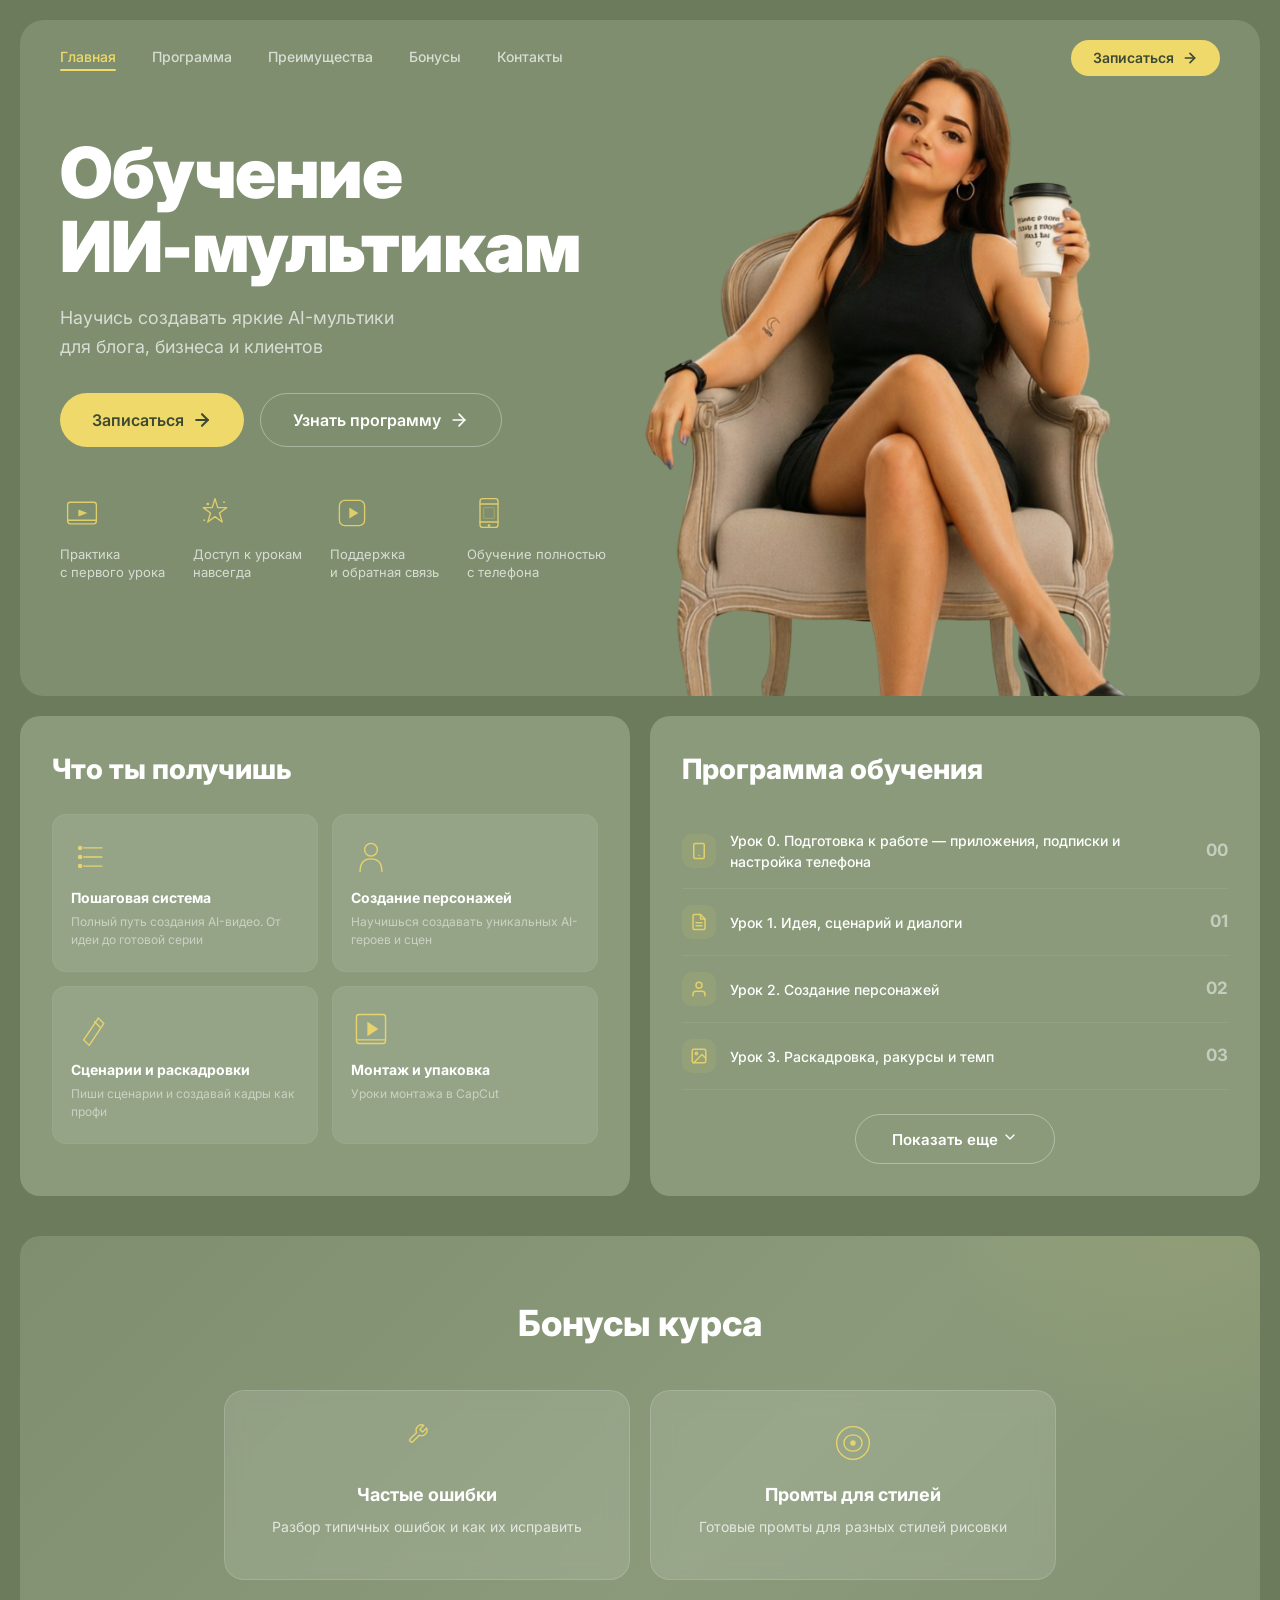
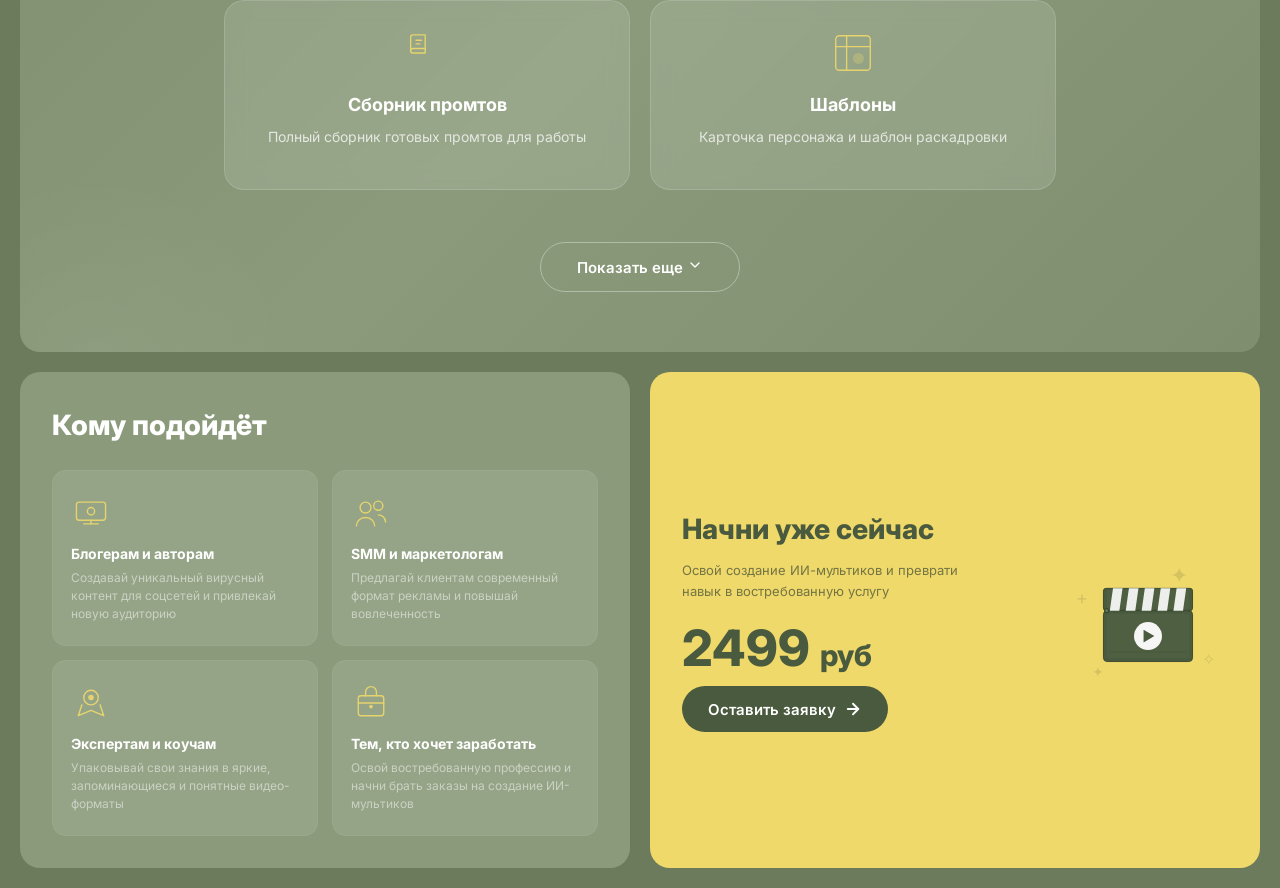
==== index.html @ 488d5265 "Интеграция Юкасса" ====
<!doctype html>
<html lang="ru">
  <head>
    <meta charset="UTF-8" />
    <meta name="viewport" content="width=device-width, initial-scale=1.0" />
    <title>Обучение ИИ-мультикам</title>
    <link rel="stylesheet" href="css/style.css" />
    <link rel="preconnect" href="https://fonts.googleapis.com" />
    <link rel="preconnect" href="https://fonts.gstatic.com" crossorigin />
    <link
      href="https://fonts.googleapis.com/css2?family=Inter:wght@400;500;600;700;800;900&display=swap"
      rel="stylesheet"
    />
    <link
      rel="icon"
      type="image/png"
      href="img/favicon.png"
      width="50"
      height="50"
    />
  </head>
  <body>
    <!-- ===== ОБЩИЙ КОНТЕЙНЕР СТРАНИЦЫ ===== -->
    <div class="page">
      <!-- ===== СЕКЦИЯ HEADER + HERO (общий wrap) ===== -->
      <!-- Header и Hero объединены в один блок с общим фоном и border-radius -->
      <section class="hero-wrap">
        <!-- ===== HEADER (навигация) ===== -->
        <!-- Меню навигации с логотипом-текстом и кнопкой записи -->
        <!-- ===== HEADER (навигация) ===== -->
        <header class="hero-wrap__header">
          <nav class="hero-wrap__nav">
            <a href="#" class="hero-wrap__nav-link hero-wrap__nav-link--active"
              >Главная</a
            >
            <a href="#program" class="hero-wrap__nav-link">Программа</a>
            <a href="#benefits" class="hero-wrap__nav-link">Преимущества</a>
            <a href="#bonuses" class="hero-wrap__nav-link">Бонусы</a>
            <a href="#contacts" class="hero-wrap__nav-link">Контакты</a>
          </nav>

          <!-- Кнопка бургер-меню (видна только на мобильных) -->
          <button
            class="burger"
            id="burgerBtn"
            aria-label="Открыть меню"
            aria-expanded="false"
          >
            <span class="burger__line"></span>
            <span class="burger__line"></span>
            <span class="burger__line"></span>
          </button>

          <a
            href="#signup"
            class="hero-wrap__header-btn btn btn--yellow btn--sm"
          >
            <span class="btn__text">Записаться</span>
            <svg
              class="btn__arrow"
              width="16"
              height="16"
              viewBox="0 0 24 24"
              fill="none"
              stroke="currentColor"
              stroke-width="2.5"
              stroke-linecap="round"
              stroke-linejoin="round"
            >
              <line x1="5" y1="12" x2="19" y2="12"></line>
              <polyline points="12 5 19 12 12 19"></polyline>
            </svg>
          </a>
        </header>

        <!-- ===== HERO (основной контент первого экрана) ===== -->
        <div class="hero-wrap__body">
          <!-- Левая часть: текст, кнопки, преимущества -->
          <div class="hero-wrap__content">
            <h1 class="hero-wrap__title">
              Обучение<br />
              <span class="hero-wrap__title-highlight">ИИ-мультикам</span>
            </h1>
            <p class="hero-wrap__subtitle">
              Научись создавать яркие AI-мультики<br />
              для блога, бизнеса и клиентов
            </p>

            <!-- Кнопки действия -->
            <div class="hero-wrap__actions">
              <a href="#signup" class="hero-wrap__action-btn btn btn--yellow">
                <span class="btn__text">Записаться</span>
                <svg
                  class="btn__arrow"
                  width="20"
                  height="20"
                  viewBox="0 0 24 24"
                  fill="none"
                  stroke="currentColor"
                  stroke-width="2.5"
                  stroke-linecap="round"
                  stroke-linejoin="round"
                >
                  <line x1="5" y1="12" x2="19" y2="12"></line>
                  <polyline points="12 5 19 12 12 19"></polyline>
                </svg>
              </a>
              <a href="#program" class="hero-wrap__action-btn btn btn--ghost">
                <span class="btn__text">Узнать программу</span>
                <svg
                  class="btn__arrow"
                  width="20"
                  height="20"
                  viewBox="0 0 24 24"
                  fill="none"
                  stroke="currentColor"
                  stroke-width="2"
                  stroke-linecap="round"
                  stroke-linejoin="round"
                >
                  <line x1="5" y1="12" x2="19" y2="12"></line>
                  <polyline points="12 5 19 12 12 19"></polyline>
                </svg>
              </a>
            </div>

            <!-- 4 преимущества с иконками -->
            <div class="hero-wrap__features">
              <div class="hero-wrap__feature">
                <div class="hero-wrap__feature-icon">
                  <svg
                    width="36"
                    height="36"
                    viewBox="0 0 40 40"
                    fill="none"
                    stroke="currentColor"
                    stroke-width="1.5"
                    stroke-linecap="round"
                    stroke-linejoin="round"
                  >
                    <rect x="4" y="8" width="32" height="24" rx="3" />
                    <polygon
                      points="16,16 26,20 16,24"
                      fill="currentColor"
                      stroke="none"
                    />
                    <line x1="4" y1="28" x2="36" y2="28" />
                  </svg>
                </div>
                <span class="hero-wrap__feature-text"
                  >Практика<br />с первого урока</span
                >
              </div>
              <div class="hero-wrap__feature">
                <div class="hero-wrap__feature-icon">
                  <svg
                    width="36"
                    height="36"
                    viewBox="0 0 40 40"
                    fill="none"
                    stroke="currentColor"
                    stroke-width="1.5"
                    stroke-linecap="round"
                    stroke-linejoin="round"
                  >
                    <path
                      d="M20 4 L23 14 L33 14 L25 20 L28 30 L20 24 L12 30 L15 20 L7 14 L17 14 Z"
                    />
                    <circle
                      cx="12"
                      cy="10"
                      r="1.5"
                      fill="currentColor"
                      stroke="none"
                    />
                    <circle
                      cx="30"
                      cy="8"
                      r="1"
                      fill="currentColor"
                      stroke="none"
                    />
                    <circle
                      cx="8"
                      cy="28"
                      r="1"
                      fill="currentColor"
                      stroke="none"
                    />
                  </svg>
                </div>
                <span class="hero-wrap__feature-text"
                  >Доступ к урокам<br />навсегда</span
                >
              </div>
              <div class="hero-wrap__feature">
                <div class="hero-wrap__feature-icon">
                  <svg
                    width="36"
                    height="36"
                    viewBox="0 0 40 40"
                    fill="none"
                    stroke="currentColor"
                    stroke-width="1.5"
                    stroke-linecap="round"
                    stroke-linejoin="round"
                  >
                    <rect x="6" y="6" width="28" height="28" rx="6" />
                    <polygon
                      points="17,14 27,20 17,26"
                      fill="currentColor"
                      stroke="none"
                    />
                  </svg>
                </div>
                <span class="hero-wrap__feature-text"
                  >Поддержка<br />и обратная связь</span
                >
              </div>
              <div class="hero-wrap__feature">
                <div class="hero-wrap__feature-icon">
                  <svg
                    width="36"
                    height="36"
                    viewBox="0 0 40 40"
                    fill="none"
                    stroke="currentColor"
                    stroke-width="1.5"
                    stroke-linecap="round"
                    stroke-linejoin="round"
                  >
                    <rect x="10" y="4" width="20" height="32" rx="3" />
                    <line x1="10" y1="10" x2="30" y2="10" />
                    <line x1="10" y1="30" x2="30" y2="30" />
                    <circle
                      cx="20"
                      cy="34"
                      r="1.5"
                      fill="currentColor"
                      stroke="none"
                    />
                    <rect
                      x="14"
                      y="14"
                      width="12"
                      height="12"
                      rx="1"
                      opacity="0.3"
                    />
                  </svg>
                </div>
                <span class="hero-wrap__feature-text"
                  >Обучение полностью<br />с телефона</span
                >
              </div>
            </div>
          </div>
        </div>
      </section>

      <!-- ===== СЕКЦИЯ: ЧТО ТЫ ПОЛУЧИШЬ + ПРОГРАММА ОБУЧЕНИЯ ===== -->
      <!-- Два блока в ряд: преимущества курса и программа по модулям -->
      <section class="info-row" id="features">
        <!-- Левый блок: что получит студент -->
        <div class="info-row__block info-row__block--benefits" id="benefits">
          <h2 class="info-row__block-title">Что ты получишь</h2>
          <div class="info-row__cards">
            <div class="info-row__card">
              <div class="info-row__card-icon">
                <svg
                  width="40"
                  height="40"
                  viewBox="0 0 44 44"
                  fill="none"
                  stroke="currentColor"
                  stroke-width="1.5"
                  stroke-linecap="round"
                >
                  <line x1="14" y1="12" x2="34" y2="12" />
                  <line x1="14" y1="22" x2="34" y2="22" />
                  <line x1="14" y1="32" x2="34" y2="32" />
                  <circle
                    cx="10"
                    cy="12"
                    r="2.5"
                    fill="currentColor"
                    stroke="none"
                  />
                  <circle
                    cx="10"
                    cy="22"
                    r="2.5"
                    fill="currentColor"
                    stroke="none"
                  />
                  <circle
                    cx="10"
                    cy="32"
                    r="2.5"
                    fill="currentColor"
                    stroke="none"
                  />
                </svg>
              </div>
              <h3 class="info-row__card-title">Пошаговая система</h3>
              <p class="info-row__card-desc">
                Полный путь создания AI-видео. От идеи до готовой серии
              </p>
            </div>
            <div class="info-row__card">
              <div class="info-row__card-icon">
                <svg
                  width="40"
                  height="40"
                  viewBox="0 0 44 44"
                  fill="none"
                  stroke="currentColor"
                  stroke-width="1.5"
                  stroke-linecap="round"
                  stroke-linejoin="round"
                >
                  <circle cx="22" cy="14" r="7" />
                  <path d="M10 38 C10 28 15 24 22 24 C29 24 34 28 34 38" />
                </svg>
              </div>
              <h3 class="info-row__card-title">Создание персонажей</h3>
              <p class="info-row__card-desc">
                Научишься создавать уникальных AI-героев и сцен
              </p>
            </div>
            <div class="info-row__card">
              <div class="info-row__card-icon">
                <svg
                  width="40"
                  height="40"
                  viewBox="0 0 44 44"
                  fill="none"
                  stroke="currentColor"
                  stroke-width="1.5"
                  stroke-linecap="round"
                  stroke-linejoin="round"
                >
                  <path d="M14 34 L30 10 L36 16 L20 40 Z" />
                  <line x1="26" y1="14" x2="32" y2="20" />
                </svg>
              </div>
              <h3 class="info-row__card-title">Сценарии и раскадровки</h3>
              <p class="info-row__card-desc">
                Пиши сценарии и создавай кадры как профи
              </p>
            </div>
            <div class="info-row__card">
              <div class="info-row__card-icon">
                <svg
                  width="40"
                  height="40"
                  viewBox="0 0 44 44"
                  fill="none"
                  stroke="currentColor"
                  stroke-width="1.5"
                  stroke-linecap="round"
                  stroke-linejoin="round"
                >
                  <rect x="6" y="6" width="32" height="32" rx="3" />
                  <polygon
                    points="18,14 30,22 18,30"
                    fill="currentColor"
                    stroke="none"
                  />
                  <line x1="6" y1="34" x2="38" y2="34" />
                </svg>
              </div>
              <h3 class="info-row__card-title">Монтаж и упаковка</h3>
              <p class="info-row__card-desc">Уроки монтажа в CapCut</p>
            </div>
          </div>
        </div>
        <!-- Правый блок: программа обучения по урокам -->
        <div class="info-row__block info-row__block--program" id="program">
          <h2 class="info-row__block-title">Программа обучения</h2>

          <div class="module-slider" data-slider="programList">
            <div class="module-slider__viewport">
              <ul class="info-row__module-list" id="programList">
                <li class="info-row__module-item">
                  <span class="info-row__module-icon">
                    <svg
                      width="18"
                      height="18"
                      viewBox="0 0 24 24"
                      fill="none"
                      stroke="currentColor"
                      stroke-width="2"
                      stroke-linecap="round"
                      stroke-linejoin="round"
                    >
                      <rect x="5" y="2" width="14" height="20" rx="2" ry="2" />
                      <line x1="12" y1="18" x2="12.01" y2="18" />
                    </svg>
                  </span>
                  <span class="info-row__module-name"
                    >Урок 0. Подготовка к работе — приложения, подписки и
                    настройка телефона</span
                  >
                  <span class="info-row__module-num">00</span>
                </li>
                <li class="info-row__module-item">
                  <span class="info-row__module-icon">
                    <svg
                      width="18"
                      height="18"
                      viewBox="0 0 24 24"
                      fill="none"
                      stroke="currentColor"
                      stroke-width="2"
                      stroke-linecap="round"
                      stroke-linejoin="round"
                    >
                      <path
                        d="M14 2H6a2 2 0 0 0-2 2v16a2 2 0 0 0 2 2h12a2 2 0 0 0 2-2V8z"
                      />
                      <polyline points="14 2 14 8 20 8" />
                      <line x1="16" y1="13" x2="8" y2="13" />
                      <line x1="16" y1="17" x2="8" y2="17" />
                    </svg>
                  </span>
                  <span class="info-row__module-name"
                    >Урок 1. Идея, сценарий и диалоги</span
                  >
                  <span class="info-row__module-num">01</span>
                </li>
                <li class="info-row__module-item">
                  <span class="info-row__module-icon">
                    <svg
                      width="18"
                      height="18"
                      viewBox="0 0 24 24"
                      fill="none"
                      stroke="currentColor"
                      stroke-width="2"
                      stroke-linecap="round"
                      stroke-linejoin="round"
                    >
                      <path d="M20 21v-2a4 4 0 0 0-4-4H8a4 4 0 0 0-4 4v2" />
                      <circle cx="12" cy="7" r="4" />
                    </svg>
                  </span>
                  <span class="info-row__module-name"
                    >Урок 2. Создание персонажей</span
                  >
                  <span class="info-row__module-num">02</span>
                </li>
                <li class="info-row__module-item">
                  <span class="info-row__module-icon">
                    <svg
                      width="18"
                      height="18"
                      viewBox="0 0 24 24"
                      fill="none"
                      stroke="currentColor"
                      stroke-width="2"
                      stroke-linecap="round"
                      stroke-linejoin="round"
                    >
                      <rect x="3" y="3" width="18" height="18" rx="2" ry="2" />
                      <circle cx="8.5" cy="8.5" r="1.5" />
                      <polyline points="21 15 16 10 5 21" />
                    </svg>
                  </span>
                  <span class="info-row__module-name"
                    >Урок 3. Раскадровка, ракурсы и темп</span
                  >
                  <span class="info-row__module-num">03</span>
                </li>
                <li class="info-row__module-item">
                  <span class="info-row__module-icon">
                    <svg
                      width="18"
                      height="18"
                      viewBox="0 0 24 24"
                      fill="none"
                      stroke="currentColor"
                      stroke-width="2"
                      stroke-linecap="round"
                      stroke-linejoin="round"
                    >
                      <path
                        d="M12 2a10 10 0 1 0 10 10 4 4 0 0 1-5-5 4 4 0 0 1-5-5"
                      />
                    </svg>
                  </span>
                  <span class="info-row__module-name"
                    >Урок 4. Как писать сильные промты</span
                  >
                  <span class="info-row__module-num">04</span>
                </li>
                <li class="info-row__module-item">
                  <span class="info-row__module-icon">
                    <svg
                      width="18"
                      height="18"
                      viewBox="0 0 24 24"
                      fill="none"
                      stroke="currentColor"
                      stroke-width="2"
                      stroke-linecap="round"
                      stroke-linejoin="round"
                    >
                      <path
                        d="M21 15a2 2 0 0 1-2 2H7l-4 4V5a2 2 0 0 1 2-2h14a2 2 0 0 1 2 2z"
                      />
                    </svg>
                  </span>
                  <span class="info-row__module-name"
                    >Урок 5. Создание сцен в ChatGPT</span
                  >
                  <span class="info-row__module-num">05</span>
                </li>
                <li class="info-row__module-item">
                  <span class="info-row__module-icon">
                    <svg
                      width="18"
                      height="18"
                      viewBox="0 0 24 24"
                      fill="none"
                      stroke="currentColor"
                      stroke-width="2"
                      stroke-linecap="round"
                      stroke-linejoin="round"
                    >
                      <polygon points="23 7 16 12 23 17 23 7" />
                      <rect x="1" y="5" width="15" height="14" rx="2" ry="2" />
                    </svg>
                  </span>
                  <span class="info-row__module-name"
                    >Урок 6. Анимация и озвучка в Grok</span
                  >
                  <span class="info-row__module-num">06</span>
                </li>
                <li class="info-row__module-item">
                  <span class="info-row__module-icon">
                    <svg
                      width="18"
                      height="18"
                      viewBox="0 0 24 24"
                      fill="none"
                      stroke="currentColor"
                      stroke-width="2"
                      stroke-linecap="round"
                      stroke-linejoin="round"
                    >
                      <circle cx="6" cy="6" r="3" />
                      <circle cx="6" cy="18" r="3" />
                      <line x1="20" y1="4" x2="8.12" y2="15.88" />
                      <line x1="14.47" y1="14.48" x2="20" y2="20" />
                      <line x1="8.12" y1="8.12" x2="12" y2="12" />
                    </svg>
                  </span>
                  <span class="info-row__module-name"
                    >Урок 7. Склейка мультфильма в CapCut</span
                  >
                  <span class="info-row__module-num">07</span>
                </li>
              </ul>
            </div>
          </div>

          <button
            class="module-slider__btn btn btn--ghost"
            data-slider-btn="programList"
          >
            <span class="btn__text">Показать еще</span>
            <svg
              class="btn__arrow"
              width="16"
              height="16"
              viewBox="0 0 24 24"
              fill="none"
              stroke="currentColor"
              stroke-width="2"
              stroke-linecap="round"
              stroke-linejoin="round"
            >
              <polyline points="6 9 12 15 18 9" />
            </svg>
          </button>
        </div>
      </section>
      <!-- ===== СЕКЦИЯ: БОНУСЫ ===== -->
      <section class="bonuses-section" id="bonuses">
        <div class="bonuses-section__container">
          <h2 class="bonuses-section__title">Бонусы курса</h2>

          <div class="bonuses-slider" data-bonuses-slider="bonusList">
            <div class="bonuses-slider__viewport">
              <div class="bonuses-slider__track" id="bonusList">
                <!-- Карточка 1 -->
                <div class="bonus-card">
                  <div class="bonus-card__icon">
                    <svg
                      width="40"
                      height="40"
                      viewBox="0 0 44 44"
                      fill="none"
                      stroke="currentColor"
                      stroke-width="1.5"
                      stroke-linecap="round"
                      stroke-linejoin="round"
                    >
                      <path
                        d="M14.7 6.3a1 1 0 0 0 0 1.4l1.6 1.6a1 1 0 0 0 1.4 0l3.77-3.77a6 6 0 0 1-7.94 7.94l-6.91 6.91a2.12 2.12 0 0 1-3-3l6.91-6.91a6 6 0 0 1 7.94-7.94l-3.76 3.76z"
                      />
                    </svg>
                  </div>
                  <h3 class="bonus-card__title">Частые ошибки</h3>
                  <p class="bonus-card__desc">
                    Разбор типичных ошибок и как их исправить
                  </p>
                </div>
                <!-- Карточка 2 -->
                <div class="bonus-card">
                  <div class="bonus-card__icon">
                    <svg
                      width="40"
                      height="40"
                      viewBox="0 0 44 44"
                      fill="none"
                      stroke="currentColor"
                      stroke-width="1.5"
                      stroke-linecap="round"
                      stroke-linejoin="round"
                    >
                      <circle cx="22" cy="22" r="18" />
                      <path
                        d="M12 22c0-5 4-9 10-9s10 4 10 9-4 9-10 9-10-4-10-9"
                      />
                      <circle
                        cx="22"
                        cy="22"
                        r="3"
                        fill="currentColor"
                        stroke="none"
                      />
                    </svg>
                  </div>
                  <h3 class="bonus-card__title">Промты для стилей</h3>
                  <p class="bonus-card__desc">
                    Готовые промты для разных стилей рисовки
                  </p>
                </div>
                <!-- Карточка 3 -->
                <div class="bonus-card">
                  <div class="bonus-card__icon">
                    <svg
                      width="40"
                      height="40"
                      viewBox="0 0 44 44"
                      fill="none"
                      stroke="currentColor"
                      stroke-width="1.5"
                      stroke-linecap="round"
                      stroke-linejoin="round"
                    >
                      <path d="M4 19.5A2.5 2.5 0 0 1 6.5 17H20" />
                      <path
                        d="M6.5 2H20v20H6.5A2.5 2.5 0 0 1 4 19.5v-15A2.5 2.5 0 0 1 6.5 2z"
                      />
                      <line x1="10" y1="8" x2="16" y2="8" />
                      <line x1="10" y1="12" x2="14" y2="12" />
                    </svg>
                  </div>
                  <h3 class="bonus-card__title">Сборник промтов</h3>
                  <p class="bonus-card__desc">
                    Полный сборник готовых промтов для работы
                  </p>
                </div>
                <!-- Карточка 4 -->
                <div class="bonus-card">
                  <div class="bonus-card__icon">
                    <svg
                      width="40"
                      height="40"
                      viewBox="0 0 44 44"
                      fill="none"
                      stroke="currentColor"
                      stroke-width="1.5"
                      stroke-linecap="round"
                      stroke-linejoin="round"
                    >
                      <rect x="3" y="3" width="38" height="38" rx="4" />
                      <line x1="3" y1="15" x2="41" y2="15" />
                      <line x1="15" y1="3" x2="15" y2="41" />
                      <circle
                        cx="28"
                        cy="28"
                        r="6"
                        fill="currentColor"
                        stroke="none"
                        opacity="0.3"
                      />
                    </svg>
                  </div>
                  <h3 class="bonus-card__title">Шаблоны</h3>
                  <p class="bonus-card__desc">
                    Карточка персонажа и шаблон раскадровки
                  </p>
                </div>
                <!-- Карточка 5 (скрыта) -->
                <div class="bonus-card">
                  <div class="bonus-card__icon">
                    <svg
                      width="40"
                      height="40"
                      viewBox="0 0 44 44"
                      fill="none"
                      stroke="currentColor"
                      stroke-width="1.5"
                      stroke-linecap="round"
                      stroke-linejoin="round"
                    >
                      <path d="M22 11.08V12a10 10 0 1 1-5.93-9.14" />
                      <polyline points="22 4 12 14.01 9 11.01" />
                      <line x1="12" y1="20" x2="22" y2="30" />
                      <line x1="22" y1="20" x2="12" y2="30" />
                    </svg>
                  </div>
                  <h3 class="bonus-card__title">Чек-лист</h3>
                  <p class="bonus-card__desc">Чек-лист готового мультфильма</p>
                </div>
                <!-- Карточка 6 (скрыта) -->
                <div class="bonus-card">
                  <div class="bonus-card__icon">
                    <svg
                      width="40"
                      height="40"
                      viewBox="0 0 44 44"
                      fill="none"
                      stroke="currentColor"
                      stroke-width="1.5"
                      stroke-linecap="round"
                      stroke-linejoin="round"
                    >
                      <path d="M12 22s8-4 8-10V5l-8-3-8 3v7c0 6 8 10 8 10z" />
                      <circle
                        cx="12"
                        cy="12"
                        r="3"
                        fill="currentColor"
                        stroke="none"
                      />
                    </svg>
                  </div>
                  <h3 class="bonus-card__title">Безопасность</h3>
                  <p class="bonus-card__desc">
                    Безопасное использование фото, музыки и образов
                  </p>
                </div>
                <!-- Карточка 7 (скрыта) -->
                <div class="bonus-card">
                  <div class="bonus-card__icon">
                    <svg
                      width="40"
                      height="40"
                      viewBox="0 0 44 44"
                      fill="none"
                      stroke="currentColor"
                      stroke-width="1.5"
                      stroke-linecap="round"
                      stroke-linejoin="round"
                    >
                      <path d="M17 21v-2a4 4 0 0 0-4-4H5a4 4 0 0 0-4 4v2" />
                      <circle cx="9" cy="7" r="4" />
                      <path d="M23 21v-2a4 4 0 0 0-3-3.87" />
                      <path d="M16 3.13a4 4 0 0 1 0 7.75" />
                    </svg>
                  </div>
                  <h3 class="bonus-card__title">Общий чат</h3>
                  <p class="bonus-card__desc">
                    Общение, поддержка и обмен результатами
                  </p>
                </div>
              </div>
            </div>
          </div>

          <button
            class="bonuses-slider__btn btn btn--ghost"
            data-bonuses-btn="bonusList"
          >
            <span class="btn__text">Показать еще</span>
            <svg
              class="btn__arrow"
              width="16"
              height="16"
              viewBox="0 0 24 24"
              fill="none"
              stroke="currentColor"
              stroke-width="2"
              stroke-linecap="round"
              stroke-linejoin="round"
            >
              <polyline points="6 9 12 15 18 9" />
            </svg>
          </button>
        </div>
      </section>

      <!-- ===== СЕКЦИЯ: КОМУ ПОДОЙДЁТ + CTA ===== -->
      <section class="bottom-row" id="contacts">
        <!-- Левый блок: Целевая аудитория (теперь в виде карточек, как "Что ты получишь") -->
        <div class="info-row__block info-row__block--audience" id="audience">
          <h2 class="info-row__block-title">Кому подойдёт</h2>
          <div class="info-row__cards">
            <!-- Карточка 1: Блогерам -->
            <div class="info-row__card">
              <div class="info-row__card-icon">
                <svg
                  width="40"
                  height="40"
                  viewBox="0 0 44 44"
                  fill="none"
                  stroke="currentColor"
                  stroke-width="1.5"
                  stroke-linecap="round"
                  stroke-linejoin="round"
                >
                  <rect x="6" y="10" width="32" height="20" rx="3" />
                  <path d="M14 34h16" />
                  <path d="M22 30v4" />
                  <circle cx="22" cy="20" r="4" />
                </svg>
              </div>
              <h3 class="info-row__card-title">Блогерам и авторам</h3>
              <p class="info-row__card-desc">
                Создавай уникальный вирусный контент для соцсетей и привлекай
                новую аудиторию
              </p>
            </div>

            <!-- Карточка 2: SMM и маркетологам -->
            <div class="info-row__card">
              <div class="info-row__card-icon">
                <svg
                  width="40"
                  height="40"
                  viewBox="0 0 44 44"
                  fill="none"
                  stroke="currentColor"
                  stroke-width="1.5"
                  stroke-linecap="round"
                  stroke-linejoin="round"
                >
                  <circle cx="16" cy="16" r="6" />
                  <path d="M6 36c0-5 4-9 10-9s10 4 10 9" />
                  <circle cx="30" cy="14" r="5" />
                  <path d="M30 24c4 0 8 3 8 8" />
                </svg>
              </div>
              <h3 class="info-row__card-title">SMM и маркетологам</h3>
              <p class="info-row__card-desc">
                Предлагай клиентам современный формат рекламы и повышай
                вовлеченность
              </p>
            </div>

            <!-- Карточка 3: Экспертам и коучам -->
            <div class="info-row__card">
              <div class="info-row__card-icon">
                <svg
                  width="40"
                  height="40"
                  viewBox="0 0 44 44"
                  fill="none"
                  stroke="currentColor"
                  stroke-width="1.5"
                  stroke-linecap="round"
                  stroke-linejoin="round"
                >
                  <circle cx="22" cy="16" r="8" />
                  <path d="M12 24 L8 36 L22 30 L36 36 L32 24" />
                  <circle
                    cx="22"
                    cy="16"
                    r="3"
                    fill="currentColor"
                    stroke="none"
                  />
                </svg>
              </div>
              <h3 class="info-row__card-title">Экспертам и коучам</h3>
              <p class="info-row__card-desc">
                Упаковывай свои знания в яркие, запоминающиеся и понятные
                видео-форматы
              </p>
            </div>

            <!-- Карточка 4: Тем, кто хочет заработать -->
            <div class="info-row__card">
              <div class="info-row__card-icon">
                <svg
                  width="40"
                  height="40"
                  viewBox="0 0 44 44"
                  fill="none"
                  stroke="currentColor"
                  stroke-width="1.5"
                  stroke-linecap="round"
                  stroke-linejoin="round"
                >
                  <rect x="8" y="14" width="28" height="22" rx="3" />
                  <path d="M16 14V10a6 6 0 0 1 12 0v4" />
                  <line x1="8" y1="22" x2="36" y2="22" />
                  <circle
                    cx="22"
                    cy="26"
                    r="2"
                    fill="currentColor"
                    stroke="none"
                  />
                </svg>
              </div>
              <h3 class="info-row__card-title">Тем, кто хочет заработать</h3>
              <p class="info-row__card-desc">
                Освой востребованную профессию и начни брать заказы на создание
                ИИ-мультиков
              </p>
            </div>
          </div>
        </div>

        <!-- Правый блок: призыв к действию (CTA) -->
        <div class="bottom-row__block bottom-row__block--cta" id="signup">
          <div class="bottom-row__cta-content">
            <h2 class="bottom-row__cta-title">Начни уже сейчас</h2>
            <p class="bottom-row__cta-text">
              Освой создание ИИ-мультиков и преврати навык в востребованную
              услугу
            </p>
            <span class="bottom-row__cta-price">2499 <strong>руб</strong></span>
            <a
              href="https://t.me/antonovaai_multiki_bot"
              target="_blank"
              class="bottom-row__cta-btn btn btn--dark"
            >
              <span class="btn__text">Оставить заявку</span>
              <svg
                class="btn__arrow"
                width="18"
                height="18"
                viewBox="0 0 24 24"
                fill="none"
                stroke="currentColor"
                stroke-width="2.5"
                stroke-linecap="round"
                stroke-linejoin="round"
              >
                <line x1="5" y1="12" x2="19" y2="12"></line>
                <polyline points="12 5 19 12 12 19"></polyline>
              </svg>
            </a>
          </div>
          <div class="bottom-row__cta-visual">
            <!-- Декоративные звёздочки -->
            <span class="bottom-row__cta-deco bottom-row__cta-deco--s1">✦</span>
            <span class="bottom-row__cta-deco bottom-row__cta-deco--s2">✧</span>
            <span class="bottom-row__cta-deco bottom-row__cta-deco--s3">+</span>
            <span class="bottom-row__cta-deco bottom-row__cta-deco--s4">✦</span>
            <!-- Иконка хлопушки -->
            <div class="bottom-row__clapper">
              <svg
                class="clapper-svg"
                width="160"
                height="140"
                viewBox="-30 -50 220 220"
                fill="none"
                xmlns="http://www.w3.org/2000/svg"
                overflow="visible"
              >
                <!-- Основание хлопушки (нижняя часть) -->
                <g class="clapper-base">
                  <rect
                    x="10"
                    y="50"
                    width="140"
                    height="80"
                    rx="6"
                    fill="#4A5A3E"
                    stroke="#3A4A2E"
                    stroke-width="1.5"
                  />
                  <rect
                    x="15"
                    y="55"
                    width="130"
                    height="70"
                    rx="4"
                    fill="#5A6A4E"
                    opacity="0.3"
                  />

                  <!-- Круг с треугольником -->
                  <circle cx="80" cy="90" r="22" fill="white" opacity="0.95" />
                  <polygon points="73,80 90,90 73,100" fill="#4A5A3E" />

                  <!-- Декоративная линия -->
                  <line
                    x1="20"
                    y1="115"
                    x2="140"
                    y2="115"
                    stroke="#3A4A2E"
                    stroke-width="1"
                    opacity="0.5"
                  />
                </g>

                <!-- Крышка хлопушки (анимируется) -->
                <g class="clapper-lid">
                  <rect
                    x="10"
                    y="15"
                    width="140"
                    height="35"
                    rx="4"
                    fill="#4A5A3E"
                    stroke="#3A4A2E"
                    stroke-width="1.5"
                  />
                  <rect
                    x="15"
                    y="18"
                    width="130"
                    height="29"
                    rx="3"
                    fill="#5A6A4E"
                    opacity="0.3"
                  />

                  <!-- Полоски на крышке -->
                  <g class="clapper-stripes">
                    <polygon
                      points="25,15 40,15 35,50 20,50"
                      fill="white"
                      opacity="0.9"
                    />
                    <polygon
                      points="50,15 65,15 60,50 45,50"
                      fill="white"
                      opacity="0.9"
                    />
                    <polygon
                      points="75,15 90,15 85,50 70,50"
                      fill="white"
                      opacity="0.9"
                    />
                    <polygon
                      points="100,15 115,15 110,50 95,50"
                      fill="white"
                      opacity="0.9"
                    />
                    <polygon
                      points="125,15 140,15 135,50 120,50"
                      fill="white"
                      opacity="0.9"
                    />
                  </g>

                  <!-- Шарнир -->
                  <circle cx="15" cy="50" r="4" fill="#3A4A2E" />
                  <circle cx="15" cy="50" r="2" fill="#6A7A5E" />
                </g>
              </svg>
            </div>
          </div>
        </div>
      </section>
    </div>

    <script type="module" src="js/main.js"></script>
  </body>
</html>
---- css/style.css ----
@import "reset.css";
@import "variables.css";
@import "buttons.css";
@import "burger.css";
@import "hero.css";
@import "info-row.css";
@import "bottom-row.css";
@import "modal.css";
@import "bonuses.css"; /* <-- Добавлено */
@import "responsive.css";
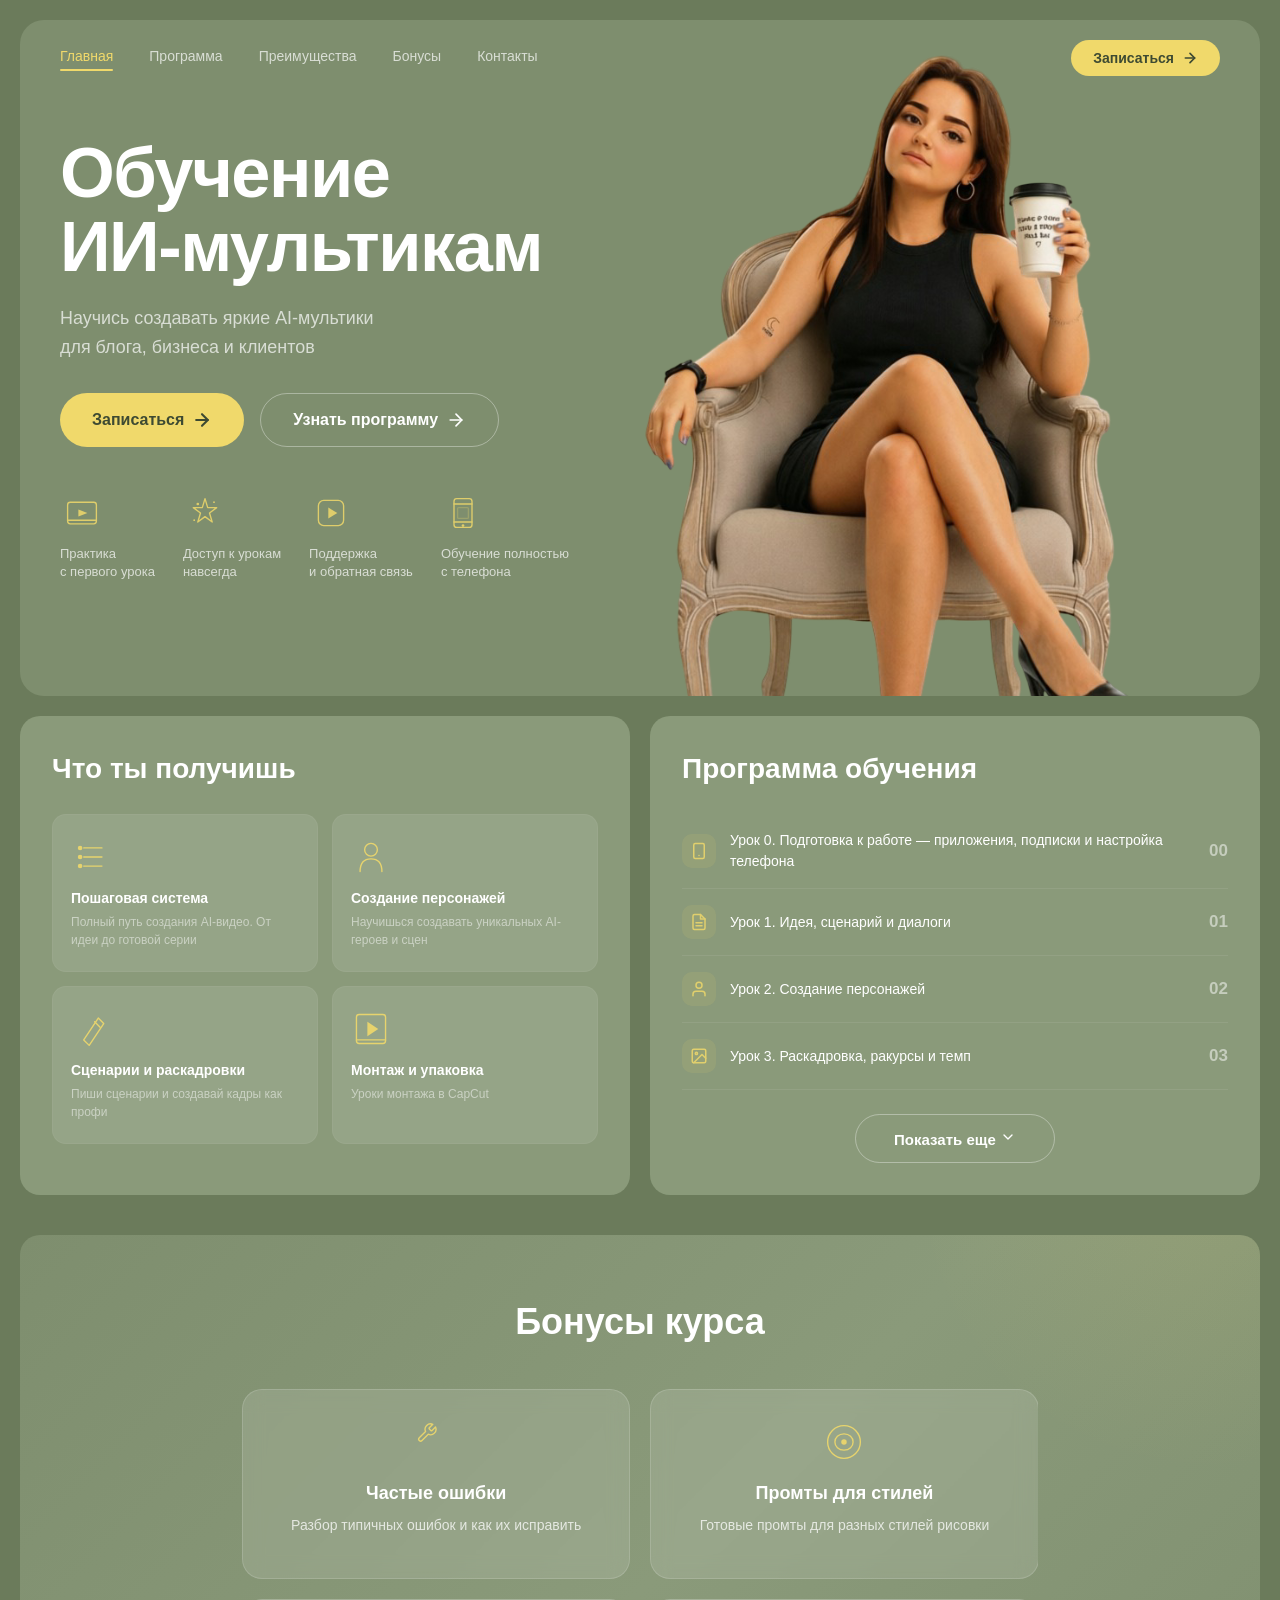
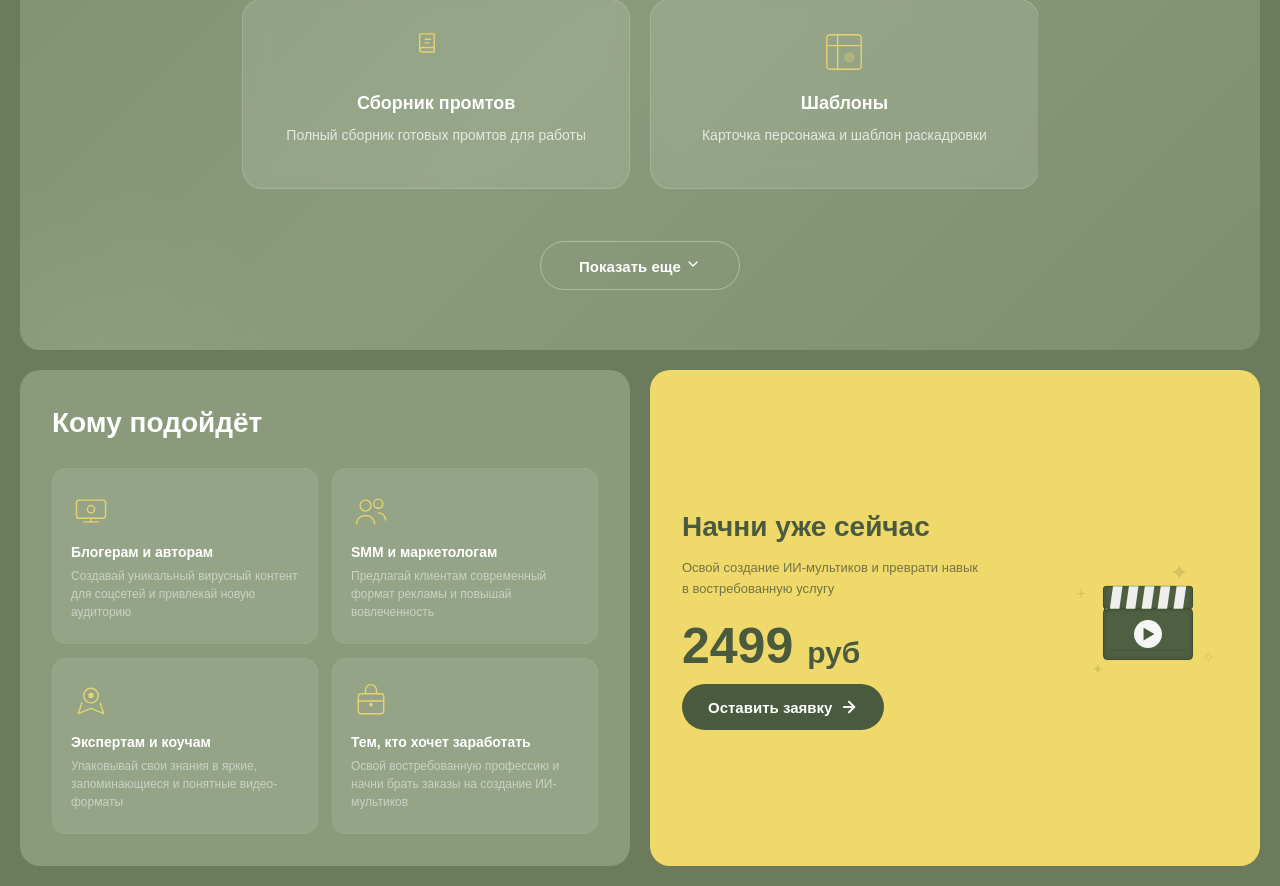
==== commit 07d6ec35: "Добавил SEO: мета-теги, Open Graph, robots.txt и sitemap.xml" ====
--- a/index.html
+++ b/index.html
@@ -1,24 +1,64 @@
 <!doctype html>
 <html lang="ru">
   <head>
+    <!-- Базовые мета-теги -->
     <meta charset="UTF-8" />
     <meta name="viewport" content="width=device-width, initial-scale=1.0" />
-    <title>Обучение ИИ-мультикам</title>
+
+    <!-- SEO мета-теги -->
+    <title>Курс "Обучение ИИ-мультикам" | Создавай мультики с помощью AI</title>
+    <meta
+      name="description"
+      content="Научись создавать яркие AI-мультики для блога, бизнеса и клиентов. 7 уроков + бонусы. Онлайн-курс с поддержкой в Telegram."
+    />
+    <meta
+      name="keywords"
+      content="ИИ мультики, AI мультипликация, курс создания мультиков, ChatGPT мультики, Grok мультики, CapCut анимация, AI видео"
+    />
+    <meta name="author" content="Виктория Антонова" />
+
+    <!-- Open Graph (для соцсетей) -->
+    <meta property="og:type" content="website" />
+    <meta property="og:title" content="Курс 'Обучение ИИ-мультикам'" />
+    <meta
+      property="og:description"
+      content="Научись создавать яркие AI-мультики для блога, бизнеса и клиентов. 7 уроков + бонусы."
+    />
+    <meta
+      property="og:image"
+      content="https://frolicking-licorice-b661ff.netlify.app/img/ava.png"
+    />
+    <meta
+      property="og:url"
+      content="https://frolicking-licorice-b661ff.netlify.app"
+    />
+    <meta property="og:site_name" content="Обучение ИИ-мультикам" />
+    <meta property="og:locale" content="ru_RU" />
+
+    <!-- Twitter Card -->
+    <meta name="twitter:card" content="summary_large_image" />
+    <meta name="twitter:title" content="Курс 'Обучение ИИ-мультикам'" />
+    <meta
+      name="twitter:description"
+      content="Научись создавать яркие AI-мультики с помощью AI"
+    />
+    <meta
+      name="twitter:image"
+      content="https://frolicking-licorice-b661ff.netlify.app/img/ava.png"
+    />
+
+    <!-- Favicon -->
+    <link rel="icon" type="image/png" href="img/favicon.png" />
+    <link rel="apple-touch-icon" href="img/favicon.png" />
+
+    <!-- Стили -->
     <link rel="stylesheet" href="css/style.css" />
+
+    <!-- Предзагрузка шрифтов (если есть) -->
     <link rel="preconnect" href="https://fonts.googleapis.com" />
     <link rel="preconnect" href="https://fonts.gstatic.com" crossorigin />
-    <link
-      href="https://fonts.googleapis.com/css2?family=Inter:wght@400;500;600;700;800;900&display=swap"
-      rel="stylesheet"
-    />
-    <link
-      rel="icon"
-      type="image/png"
-      href="img/favicon.png"
-      width="50"
-      height="50"
-    />
   </head>
+
   <body>
     <!-- ===== ОБЩИЙ КОНТЕЙНЕР СТРАНИЦЫ ===== -->
     <div class="page">
@@ -36,7 +76,13 @@
             <a href="#program" class="hero-wrap__nav-link">Программа</a>
             <a href="#benefits" class="hero-wrap__nav-link">Преимущества</a>
             <a href="#bonuses" class="hero-wrap__nav-link">Бонусы</a>
-            <a href="#contacts" class="hero-wrap__nav-link">Контакты</a>
+            <a
+              href="https://t.me/VikusikKas"
+              target="_blank"
+              rel="noopener noreferrer"
+              class="hero-wrap__nav-link"
+              >Контакты</a
+            >
           </nav>
 
           <!-- Кнопка бургер-меню (видна только на мобильных) -->
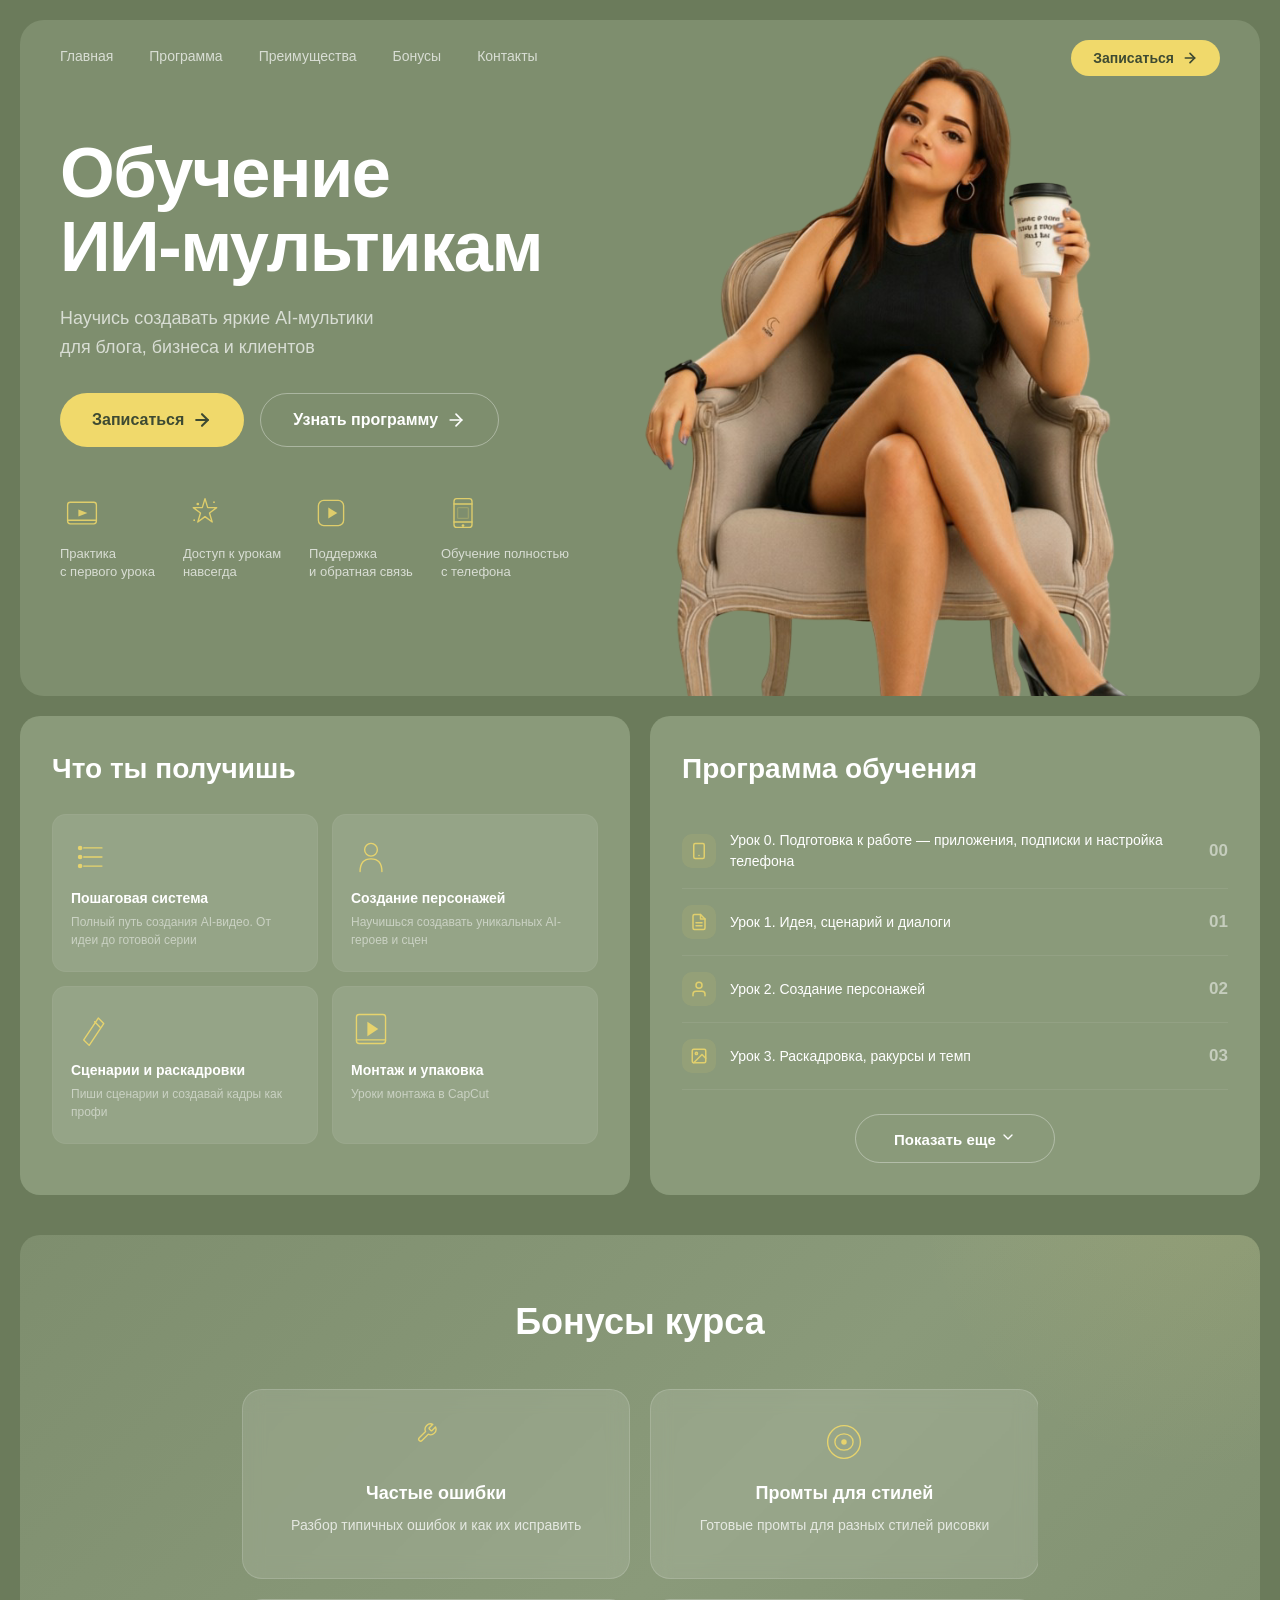
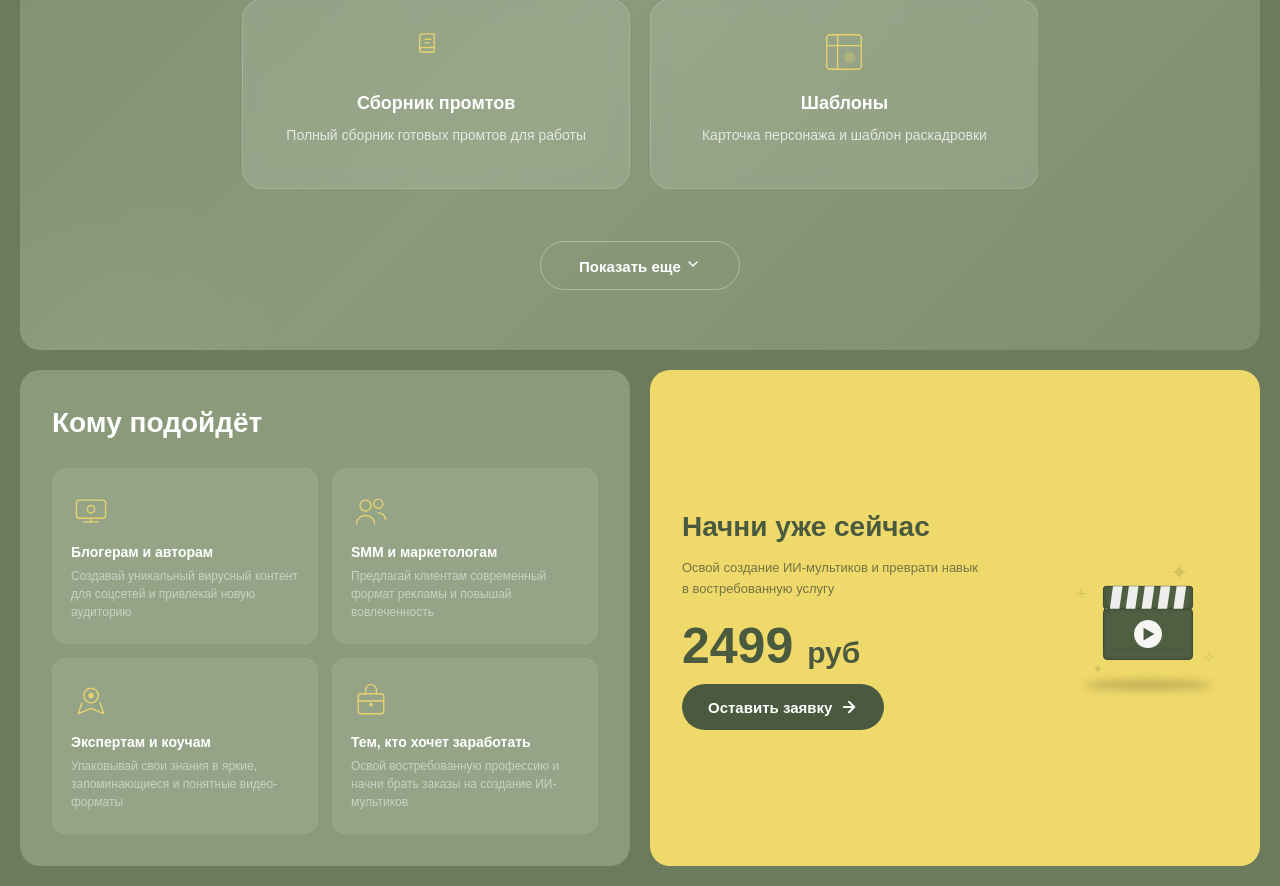
==== commit 524346f0: "feat: ссылки сайта переведены на antonovaai.ru" ====
--- a/index.html
+++ b/index.html
@@ -24,14 +24,8 @@
       property="og:description"
       content="Научись создавать яркие AI-мультики для блога, бизнеса и клиентов. 7 уроков + бонусы."
     />
-    <meta
-      property="og:image"
-      content="https://frolicking-licorice-b661ff.netlify.app/img/ava.png"
-    />
-    <meta
-      property="og:url"
-      content="https://frolicking-licorice-b661ff.netlify.app"
-    />
+    <meta property="og:image" content="https://antonovaai.ru/img/ava.png" />
+    <meta property="og:url" content="https://antonovaai.ru" />
     <meta property="og:site_name" content="Обучение ИИ-мультикам" />
     <meta property="og:locale" content="ru_RU" />
 
@@ -42,10 +36,7 @@
       name="twitter:description"
       content="Научись создавать яркие AI-мультики с помощью AI"
     />
-    <meta
-      name="twitter:image"
-      content="https://frolicking-licorice-b661ff.netlify.app/img/ava.png"
-    />
+    <meta name="twitter:image" content="https://antonovaai.ru/img/ava.png" />
 
     <!-- Favicon -->
     <link rel="icon" type="image/png" href="img/favicon.png" />
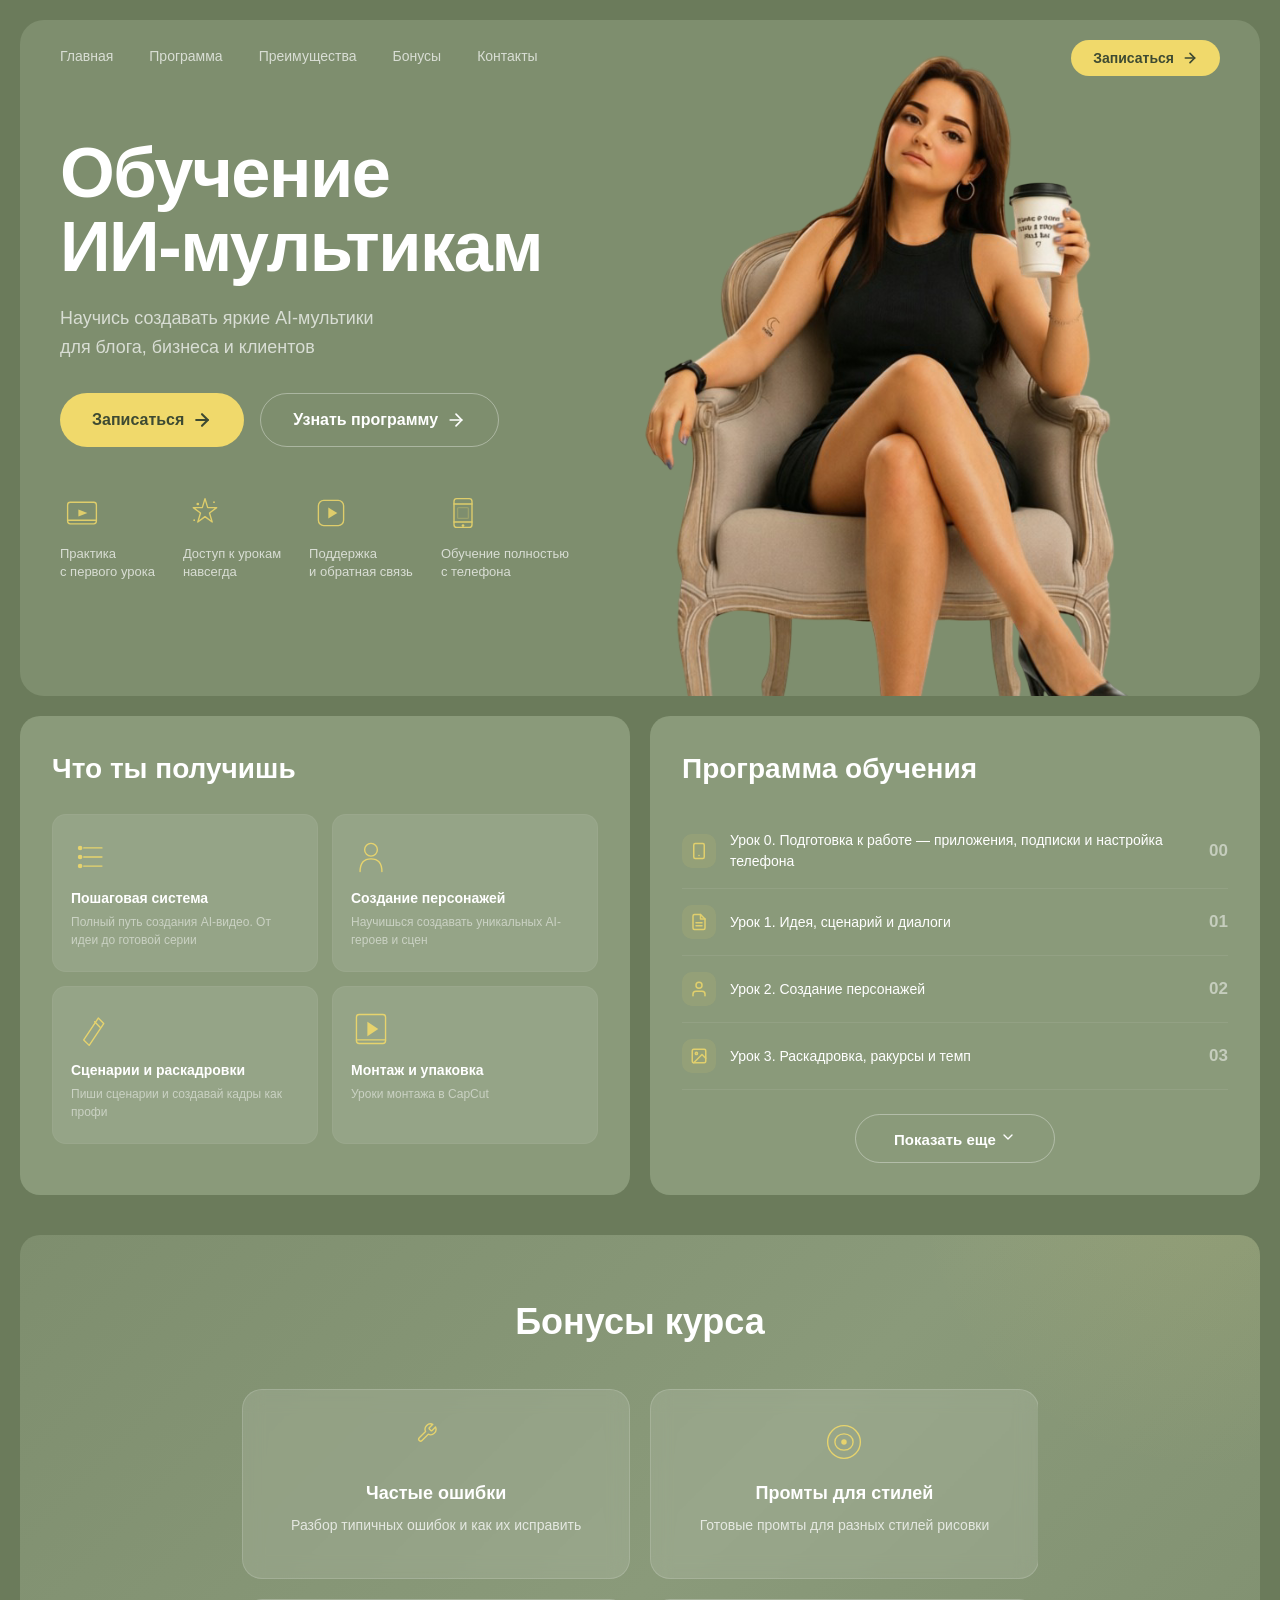
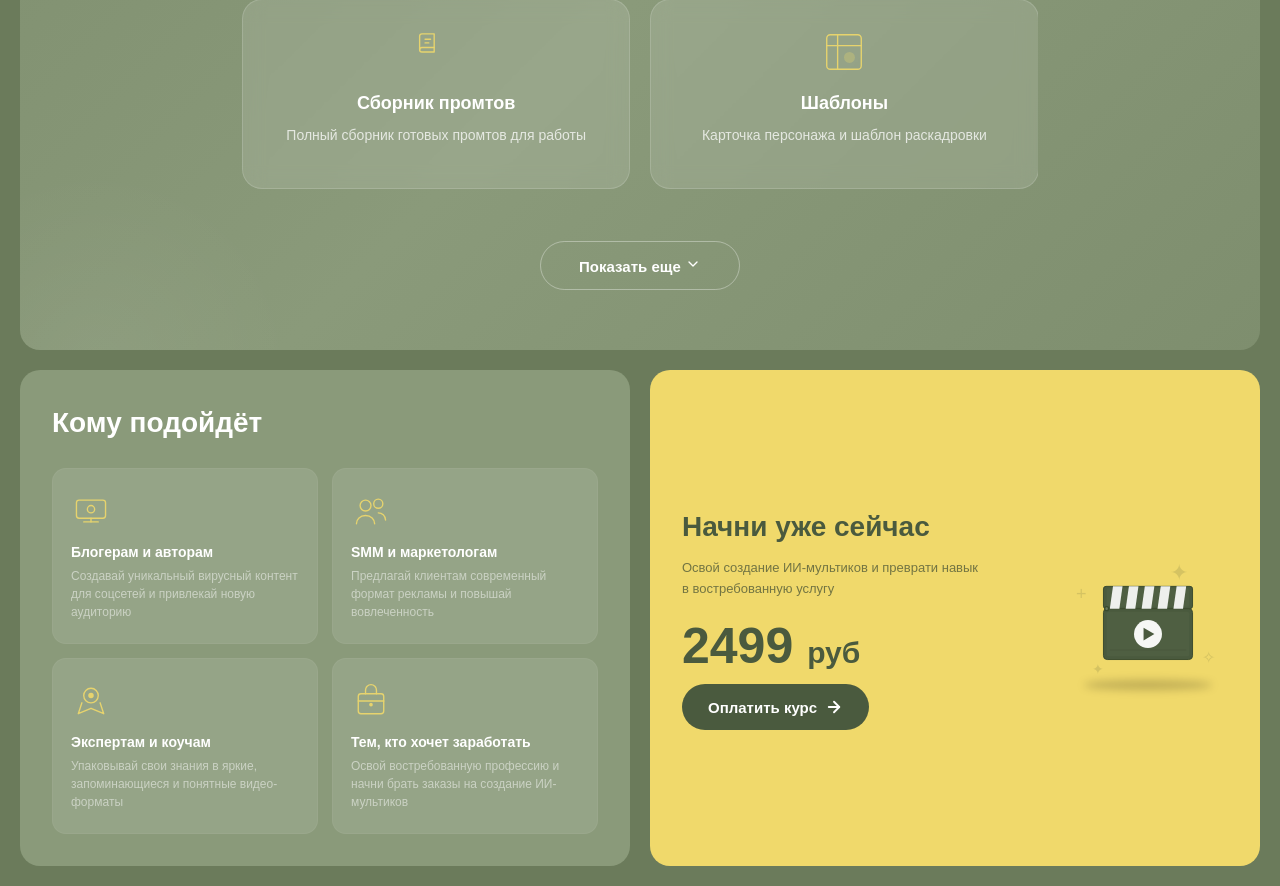
==== commit ab144970: "Поменят название кнопки в секции начни сейчас" ====
--- a/index.html
+++ b/index.html
@@ -979,7 +979,7 @@
               target="_blank"
               class="bottom-row__cta-btn btn btn--dark"
             >
-              <span class="btn__text">Оставить заявку</span>
+              <span class="btn__text">Оплатить курс</span>
               <svg
                 class="btn__arrow"
                 width="18"
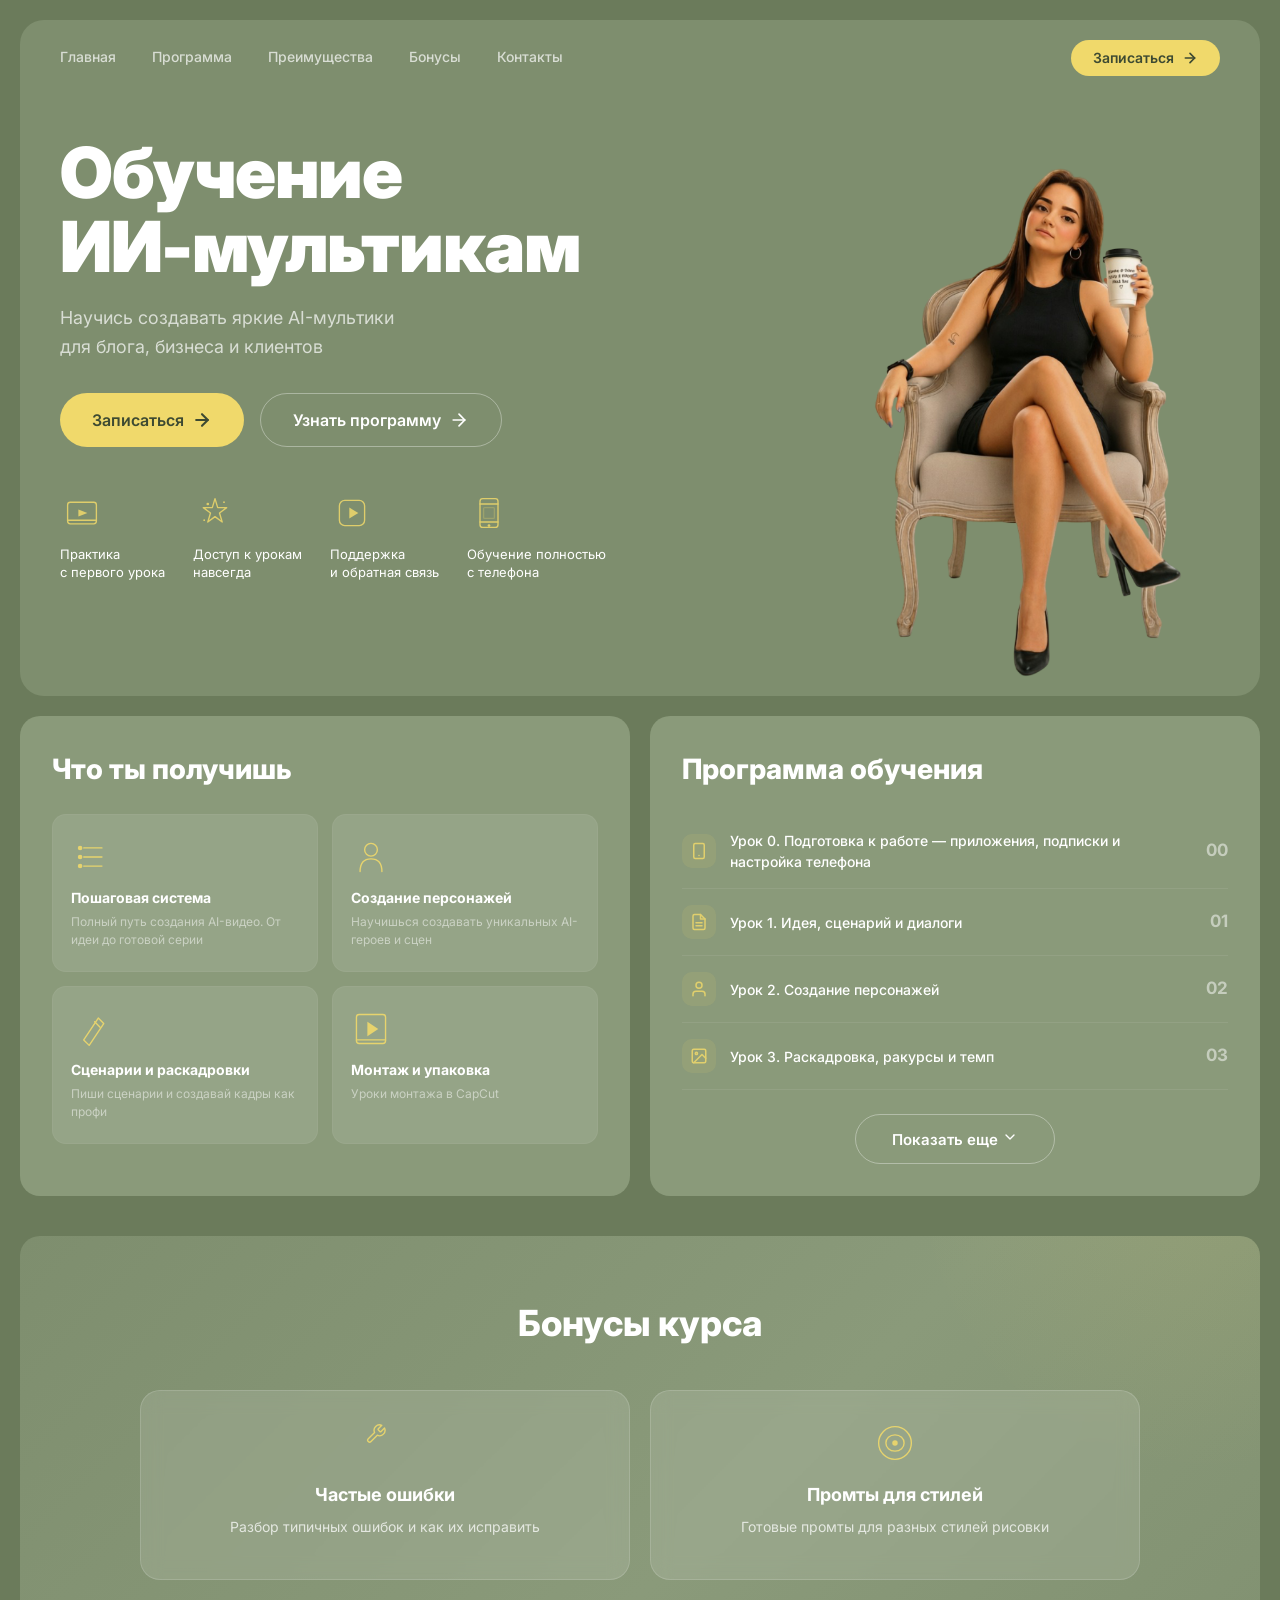
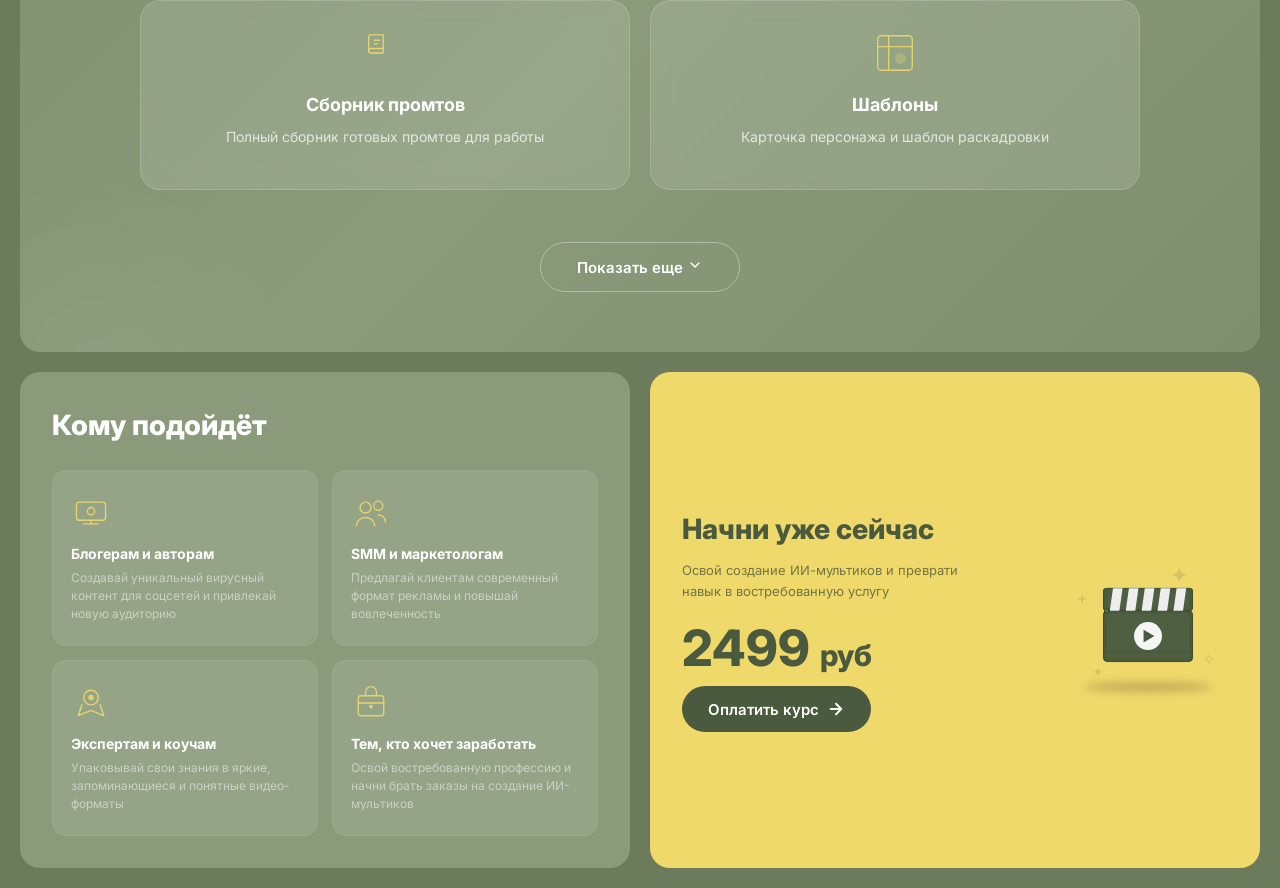
==== commit 164b9282: "Исправить вёрстку лендинга и защитить оплату в боте" ====
--- a/index.html
+++ b/index.html
@@ -11,10 +11,9 @@
       name="description"
       content="Научись создавать яркие AI-мультики для блога, бизнеса и клиентов. 7 уроков + бонусы. Онлайн-курс с поддержкой в Telegram."
     />
-    <meta
-      name="keywords"
-      content="ИИ мультики, AI мультипликация, курс создания мультиков, ChatGPT мультики, Grok мультики, CapCut анимация, AI видео"
-    />
+    <!-- META KEYWORDS [УДАЛЕНО]: Google не учитывает keywords с ~2009 года,
+         Яндекс — тоже. Это мёртвый груз, ключевые слова теперь работают
+         через тексты на странице и заголовки -->
     <meta name="author" content="Виктория Антонова" />
 
     <!-- Open Graph (для соцсетей) -->
@@ -24,6 +23,8 @@
       property="og:description"
       content="Научись создавать яркие AI-мультики для блога, бизнеса и клиентов. 7 уроков + бонусы."
     />
+    <!-- OG:IMAGE [ВРЕМЕННО]: вернули ava.png. Для идеального превью в соцсетях
+         позже сделаем горизонтальную обложку 1200×630 -->
     <meta property="og:image" content="https://antonovaai.ru/img/ava.png" />
     <meta property="og:url" content="https://antonovaai.ru" />
     <meta property="og:site_name" content="Обучение ИИ-мультикам" />
@@ -38,16 +39,89 @@
     />
     <meta name="twitter:image" content="https://antonovaai.ru/img/ava.png" />
 
-    <!-- Favicon -->
+    <!-- Иконки сайта -->
     <link rel="icon" type="image/png" href="img/favicon.png" />
-    <link rel="apple-touch-icon" href="img/favicon.png" />
+    <link rel="apple-touch-icon" href="img/apple-touch-icon.png" />
+
+    <!-- CANONICAL [ДОБАВЛЕНО]: говорит поисковикам, что главная версия страницы —
+         одна. Без него antonovaai.ru и antonovaai.ru/index.html могли считаться
+         дублями и делить позиции -->
+    <link rel="canonical" href="https://antonovaai.ru/" />
 
     <!-- Стили -->
     <link rel="stylesheet" href="css/style.css" />
 
-    <!-- Предзагрузка шрифтов (если есть) -->
+    <!-- Шрифт Inter используется в стилях сайта -->
     <link rel="preconnect" href="https://fonts.googleapis.com" />
     <link rel="preconnect" href="https://fonts.gstatic.com" crossorigin />
+    <link
+      href="https://fonts.googleapis.com/css2?family=Inter:wght@400;500;600;700;800;900&display=swap"
+      rel="stylesheet"
+    />
+
+    <!-- ============================================================
+         JSON-LD [ДОБАВЛЕНО]: структурированные данные для поисковиков.
+         Даёт Google расширенный сниппет (название курса, провайдер,
+         блок FAQ прямо в выдаче) → выше кликабельность
+         ============================================================ -->
+    <script type="application/ld+json">
+      {
+        "@context": "https://schema.org",
+        "@type": "Course",
+        "name": "Обучение ИИ-мультикам",
+        "description": "Онлайн-курс создания анимационных мультиков с помощью нейросетей: сценарий, персонажи, промты, анимация в Grok, монтаж в CapCut. 7 уроков и 7 бонусов.",
+        "provider": {
+          "@type": "Person",
+          "name": "Виктория Антонова",
+          "sameAs": "https://antonovaai.ru"
+        },
+        "hasCourseInstance": {
+          "@type": "CourseInstance",
+          "courseMode": "online",
+          "courseWorkload": "PT7H"
+        }
+      }
+    </script>
+    <script type="application/ld+json">
+      {
+        "@context": "https://schema.org",
+        "@type": "FAQPage",
+        "mainEntity": [
+          {
+            "@type": "Question",
+            "name": "Нужен ли опыт в мультипликации или дизайне?",
+            "acceptedAnswer": {
+              "@type": "Answer",
+              "text": "Нет. Курс построен от нуля: от идеи и сценария до готового мультфильма. Все инструменты доступны с телефона."
+            }
+          },
+          {
+            "@type": "Question",
+            "name": "Какие программы нужны для курса?",
+            "acceptedAnswer": {
+              "@type": "Answer",
+              "text": "ChatGPT, Grok и CapCut. На старте есть урок по подготовке: какие приложения и подписки понадобятся."
+            }
+          },
+          {
+            "@type": "Question",
+            "name": "Сколько длится обучение?",
+            "acceptedAnswer": {
+              "@type": "Answer",
+              "text": "7 уроков пошаговой программы плюс 7 бонусных материалов. Проходите в своём темпе, доступ сохраняется."
+            }
+          },
+          {
+            "@type": "Question",
+            "name": "Можно ли зарабатывать на ИИ-мультиках?",
+            "acceptedAnswer": {
+              "@type": "Answer",
+              "text": "Да: заказы от блогеров и бизнеса, контент для своих соцсетей, продажа готовых роликов. В курсе есть разбор монетизации."
+            }
+          }
+        ]
+      }
+    </script>
   </head>
 
   <body>
@@ -60,7 +134,7 @@
         <!-- Меню навигации с логотипом-текстом и кнопкой записи -->
         <!-- ===== HEADER (навигация) ===== -->
         <header class="hero-wrap__header">
-          <nav class="hero-wrap__nav">
+          <nav class="hero-wrap__nav" id="siteNav" aria-label="Основная навигация">
             <a href="#" class="hero-wrap__nav-link hero-wrap__nav-link--active"
               >Главная</a
             >
@@ -81,6 +155,7 @@
             class="burger"
             id="burgerBtn"
             aria-label="Открыть меню"
+            aria-controls="siteNav"
             aria-expanded="false"
           >
             <span class="burger__line"></span>
@@ -605,6 +680,8 @@
           <button
             class="module-slider__btn btn btn--ghost"
             data-slider-btn="programList"
+            aria-controls="programList"
+            aria-expanded="false"
           >
             <span class="btn__text">Показать еще</span>
             <svg
@@ -823,6 +900,8 @@
           <button
             class="bonuses-slider__btn btn btn--ghost"
             data-bonuses-btn="bonusList"
+            aria-controls="bonusList"
+            aria-expanded="false"
           >
             <span class="btn__text">Показать еще</span>
             <svg
@@ -977,6 +1056,7 @@
             <a
               href="https://t.me/antonovaai_multiki_bot"
               target="_blank"
+              rel="noopener"
               class="bottom-row__cta-btn btn btn--dark"
             >
               <span class="btn__text">Оплатить курс</span>
--- a/css/style.css
+++ b/css/style.css
@@ -5,6 +5,5 @@
 @import "hero.css";
 @import "info-row.css";
 @import "bottom-row.css";
-@import "modal.css";
 @import "bonuses.css"; /* <-- Добавлено */
 @import "responsive.css";
